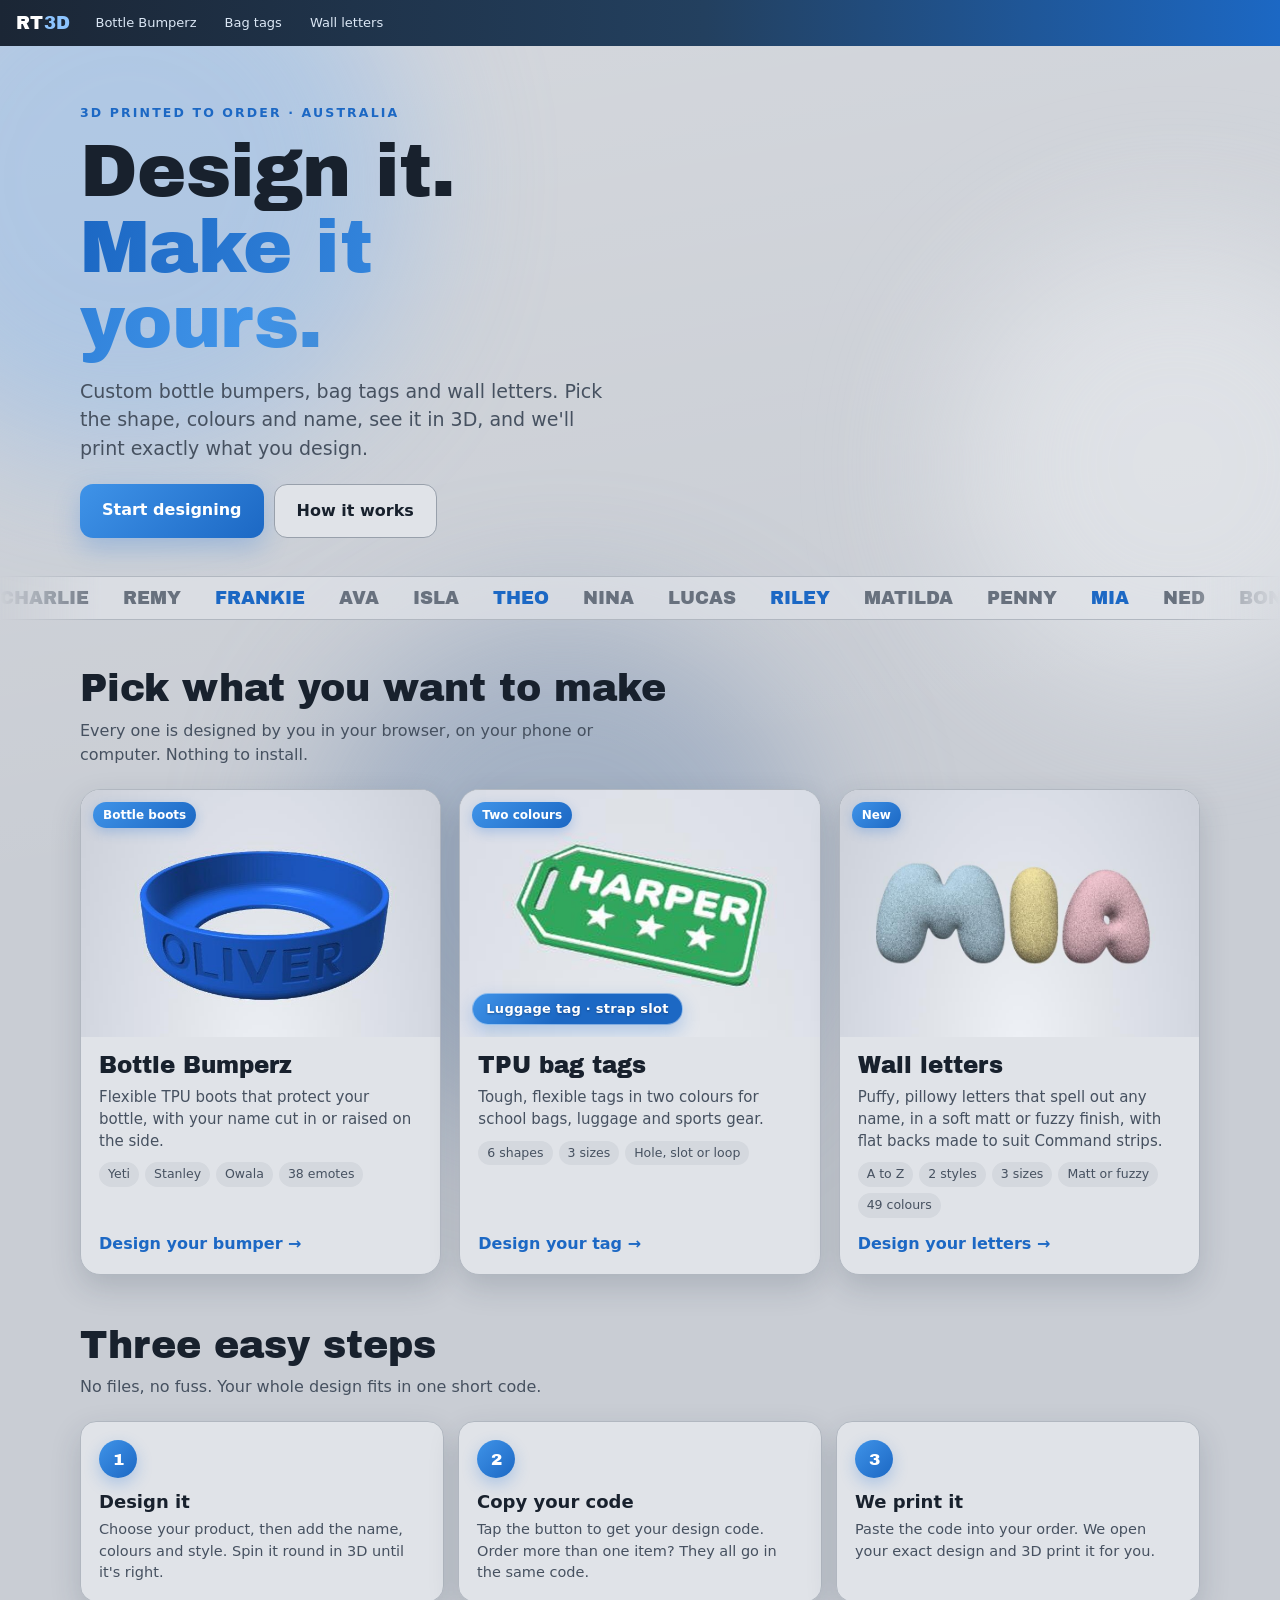
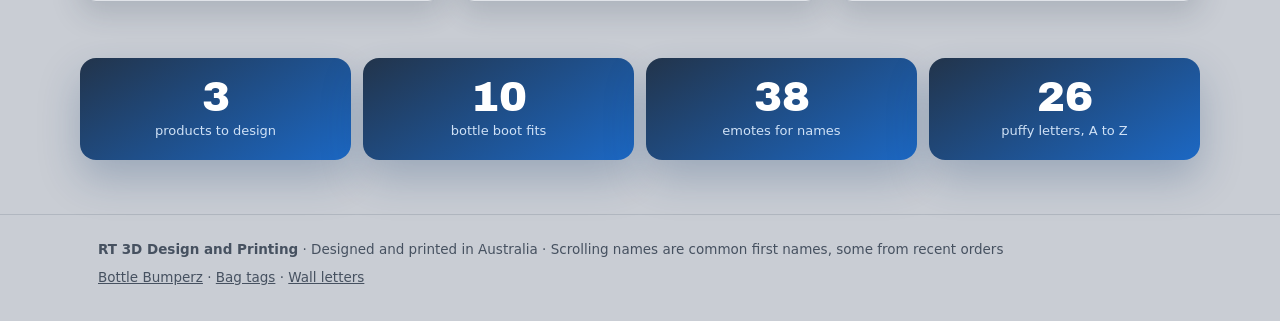
==== index.html @ ccf7637a "RT3D customisers site Co-Authored-By: Claude Opus 5.5 <noreply@anthropic.com>" ====
<!doctype html>
<html lang="en">
<head>
<meta charset="utf-8">
<meta name="viewport" content="width=device-width, initial-scale=1, viewport-fit=cover">
<title>RT3D Customisers</title>
<meta name="description" content="Design your own 3D-printed Bottle Bumperz, TPU bag tags and puffy wall letters. Made to order by RT 3D Design and Printing in Australia.">
<meta property="og:title" content="RT3D: design it, make it yours">
<meta property="og:description" content="Custom bottle bumpers, bag tags and wall letters, designed by you and 3D printed to order.">
<meta property="og:image" content="img/letters.jpg">
<link rel="icon" href="letters/icon.png">
<link rel="preconnect" href="https://fonts.googleapis.com">
<link rel="preconnect" href="https://fonts.gstatic.com" crossorigin>
<link rel="stylesheet" href="https://fonts.googleapis.com/css2?family=Archivo+Black&display=swap">
<link rel="stylesheet" href="rt3d.css">
<style>
*{box-sizing:border-box}
html,body{margin:0}
html{scroll-behavior:smooth}
body{color:var(--text);font:16px/1.5 system-ui,-apple-system,"Segoe UI",Roboto,sans-serif;min-height:100vh}
@media (prefers-reduced-motion: reduce){ html{scroll-behavior:auto} }
</style>
</head>
<body class="home">
<i class="blob b1"></i><i class="blob b2"></i><i class="blob b3"></i>

<main>
  <header class="wrapx hero">
    <div>
      <span class="kicker">3D printed to order · Australia</span>
      <h1>Design it.<br><span>Make it yours.</span></h1>
      <p>Custom bottle bumpers, bag tags and wall letters. Pick the shape, colours and name, see it in 3D, and we'll print exactly what you design.</p>
      <div class="cta"><a class="go" href="#products">Start designing</a><a class="alt" href="#how">How it works</a></div>
    </div>
    <div class="hero-view"><canvas id="heroLetters" aria-label="Puffy 3D letters spelling different names"></canvas><span class="hero-tag" id="heroTag" aria-hidden="true">Round and bubbly · Matt</span></div>
  </header>

  <div class="marquee" aria-hidden="true"><div id="names"></div></div>

  <section class="sec wrapx" id="products">
    <h2 class="reveal">Pick what you want to make</h2>
    <p class="lead reveal">Every one is designed by you in your browser, on your phone or computer. Nothing to install.</p>
    <div class="products">
      <a class="product reveal" href="bumpers/">
        <div class="pic"><img src="img/bumpers.jpg" alt="A custom bottle bumper with a name on it"><i>Bottle boots</i></div>
        <div class="body"><h3>Bottle Bumperz</h3><p>Flexible TPU boots that protect your bottle, with your name cut in or raised on the side.</p>
          <ul><li>Yeti</li><li>Stanley</li><li>Owala</li><li>38 emotes</li></ul><span class="open">Design your bumper <b>→</b></span></div>
      </a>
      <a class="product reveal" href="bag-tags/">
        <div class="pic" id="tagPics"><img class="on" src="img/tags/1.jpg" alt="A name-shaped bag tag with a keyring hole"><i>Two colours</i><b class="caption" id="tagCaption">Name-shaped · keyring hole</b></div>
        <div class="body"><h3>TPU bag tags</h3><p>Tough, flexible tags in two colours for school bags, luggage and sports gear.</p>
          <ul><li>6 shapes</li><li>3 sizes</li><li>Hole, slot or loop</li></ul><span class="open">Design your tag <b>→</b></span></div>
      </a>
      <a class="product reveal" href="letters/">
        <div class="pic"><img src="img/letters.jpg" alt="Puffy 3D wall letters in soft colours"><i>New</i></div>
        <div class="body"><h3>Wall letters</h3><p>Puffy, pillowy letters that spell out any name, in a soft matt or fuzzy finish, with flat backs made to suit Command strips.</p>
          <ul><li>A to Z</li><li>2 styles</li><li>3 sizes</li><li>Matt or fuzzy</li><li>49 colours</li></ul><span class="open">Design your letters <b>→</b></span></div>
      </a>
    </div>
  </section>

  <section class="sec wrapx" id="how">
    <h2 class="reveal">Three easy steps</h2>
    <p class="lead reveal">No files, no fuss. Your whole design fits in one short code.</p>
    <div class="steps">
      <div class="step reveal"><h3>Design it</h3><p>Choose your product, then add the name, colours and style. Spin it round in 3D until it's right.</p></div>
      <div class="step reveal"><h3>Copy your code</h3><p>Tap the button to get your design code. Order more than one item? They all go in the same code.</p></div>
      <div class="step reveal"><h3>We print it</h3><p>Paste the code into your order. We open your exact design and 3D print it for you.</p></div>
    </div>
  </section>

  <section class="sec wrapx">
    <div class="nums">
      <div class="num reveal"><b data-count="3">0</b><small>products to design</small></div>
      <div class="num reveal"><b data-count="10">0</b><small>bottle boot fits</small></div>
      <div class="num reveal"><b data-count="38">0</b><small>emotes for names</small></div>
      <div class="num reveal"><b data-count="26">0</b><small>puffy letters, A to Z</small></div>
    </div>
  </section>
</main>

<footer class="foot"><div class="wrapx"><span><b>RT 3D Design and Printing</b> · Designed and printed in Australia · Scrolling names are common first names, some from recent orders</span><span><a href="bumpers/">Bottle Bumperz</a> · <a href="bag-tags/">Bag tags</a> · <a href="letters/">Wall letters</a></span></div></footer>

<script src="rt3d.js"></script>
<script src="letters/letterview.js"></script>
<script>
"use strict";
// names drifting across the page
const NAMES = ["OLIVER", "MIA", "NOAH", "ISLA", "LEO", "AVA", "HENRY", "CHLOE", "JACK", "RUBY", "THEO", "GRACE", "FINN", "ZOE", "ARCHIE", "WILLOW", "HUDSON", "POPPY", "LUCAS", "EVIE", "HARVEY", "IVY", "MASON", "SIENNA", "OSCAR", "MATILDA", "ETHAN", "HAZEL", "LOGAN", "ELSIE", "CHARLIE", "ROSE", "TOBY", "PIPER", "MAX", "SOPHIE", "BEAU", "ELLA", "COOPER", "MILA", "ASHER", "DAISY", "EDDIE", "NINA", "FELIX", "LILY", "GUS", "AMELIA", "SAM", "HARPER", "RILEY", "FRANKIE", "JASPER", "ADDISON", "KAI", "TESS", "REMY", "BONNIE", "NED", "PENNY"];
const shuffle = a => { for (let i = a.length - 1; i > 0; i--) { const j = Math.floor(Math.random() * (i + 1)); [a[i], a[j]] = [a[j], a[i]]; } return a; };
// the same list twice, moved by exactly one list's width, so the join never shows
const showNames = list => { document.getElementById("names").innerHTML = [...list, ...list].map(n => `<span>${n}</span>`).join(""); };
showNames(shuffle(NAMES));
// names from recent orders (refresh-names.ps1), topped up from the list above to keep the scroll full
fetch("names.json", { cache: "no-cache" }).then(r => r.ok ? r.json() : null).then(d => {
  const recent = d && Array.isArray(d.names) ? shuffle(d.names.filter(n => /^[A-Z]{2,14}$/.test(n))).slice(0, 60) : [];
  if (recent.length) showNames(shuffle([...new Set([...recent, ...NAMES])].slice(0, 60)));
}).catch(() => {});
// things rising in as you scroll, and the numbers counting up
const reduced = matchMedia("(prefers-reduced-motion: reduce)").matches;
const count = el => { const end = +el.dataset.count; if (reduced) { el.textContent = end; return; } const t0 = performance.now(); const tick = t => { const k = Math.min((t - t0) / 1100, 1); el.textContent = Math.round(end * (1 - (1 - k) ** 3)); if (k < 1) requestAnimationFrame(tick); }; requestAnimationFrame(tick); };
const seen = new IntersectionObserver(es => es.forEach(e => { if (!e.isIntersecting) return; e.target.classList.add("in"); const n = e.target.querySelector("[data-count]"); if (n) count(n); seen.unobserve(e.target); }), { threshold: .14 });
document.querySelectorAll(".reveal").forEach(el => seen.observe(el));
// product cards tilt towards the pointer
if (!reduced && matchMedia("(hover: hover)").matches) document.querySelectorAll(".product").forEach(c => {
  c.addEventListener("pointermove", e => { const r = c.getBoundingClientRect(), x = (e.clientX - r.left) / r.width - .5, y = (e.clientY - r.top) / r.height - .5; c.style.transform = `translateY(-5px) rotateY(${x * 7}deg) rotateX(${-y * 7}deg)`; });
  c.addEventListener("pointerleave", () => { c.style.transform = ""; });
});
// the bag tag card works through every tag type
(() => {
  const TAGS = [["1", "Name-shaped · keyring hole"], ["2", "Luggage tag · strap slot"], ["3", "Rectangle · clip hole"], ["4", "Round · keyring hole"], ["5", "Shield · cable-tie hole"], ["6", "Heart · clip hole"], ["7", "Name-shaped · built-in loop"]];
  if (reduced) return;
  const box = document.getElementById("tagPics"), cap = document.getElementById("tagCaption"), pics = [box.querySelector("img")];
  TAGS.slice(1).forEach(([n, label]) => { const im = new Image(); im.src = `img/tags/${n}.jpg`; im.alt = `A bag tag: ${label}`; im.loading = "eager"; box.insertBefore(im, box.querySelector("i")); pics.push(im); });
  let at = 0;
  setInterval(() => { if (document.hidden) return; pics[at].classList.remove("on"); at = (at + 1) % pics.length; pics[at].classList.add("on"); cap.textContent = TAGS[at][1]; cap.classList.remove("pop"); void cap.offsetWidth; cap.classList.add("pop"); }, 3000);
})();
// the wall letters in the hero work through names, styles and finishes
(async () => {
  const canvas = document.getElementById("heroLetters"), tag = document.getElementById("heroTag"), view = LetterView.create(canvas); if (!view) return;
  const hex = h => [1, 3, 5].map(i => parseInt(h.substr(i, 2), 16) / 255);
  const SETS = [["#1c68c4", "#9aa6b5", "#e6e9ee", "#3f93e8", "#5d6b7d"], ["#f7c9d4", "#f8e8a6", "#bcdcee", "#c6ead8", "#dccdf0"], ["#a2cdea", "#6f93dc", "#d5ecf5", "#1f5fd1", "#8aa5c0"], ["#f9d2b8", "#a9bb9c", "#e6dcc8", "#c46a4b", "#cde2ad"], ["#c0b0e6", "#e8a6b6", "#7fd3d6", "#f4f1ea", "#f6b98c"]];
  const STYLE = { sniglet: "Round and bubbly", titan: "Bold and blocky" }, FINISH = { matte: "Matt", fuzzy: "Fuzzy" };
  const SHOW = [["YOURS", "sniglet", "matte"], ["ISLA", "sniglet", "fuzzy"], ["NOAH", "titan", "matte"], ["RUBY", "sniglet", "matte"], ["OLIVER", "titan", "fuzzy"], ["MIA", "sniglet", "fuzzy"], ["THEO", "titan", "matte"], ["POPPY", "sniglet", "matte"], ["LEO", "titan", "fuzzy"], ["HAZEL", "sniglet", "fuzzy"], ["FINN", "titan", "matte"], ["WILLOW", "sniglet", "matte"]];
  const cache = new Map();
  const mesh = (f, ch) => { const k = f + ch; if (!cache.has(k)) cache.set(k, LetterView.loadPreview(`letters/letters/${f}/preview/${ch}.bin`)); return cache.get(k); };
  const load = ([word, f]) => Promise.all([...word].map(ch => mesh(f, ch)));
  const show = (meshes, [word, f, e], n) => { const set = SETS[n % SETS.length]; view.set(meshes.map((m, i) => ({ mesh: m, colour: hex(set[i % set.length]), finish: e })), 5); tag.textContent = `${STYLE[f]} · ${FINISH[e]}`; };
  show(await load(SHOW[0]), SHOW[0], 0);
  view.sway();
  if (reduced) return;
  let at = 0;
  setInterval(async () => {
    if (document.hidden) return;
    at = (at + 1) % SHOW.length;
    const meshes = await load(SHOW[at]);        // ready before the old name fades, so nothing flashes empty
    canvas.classList.add("fading"); tag.classList.add("fading");
    setTimeout(() => { show(meshes, SHOW[at], at); canvas.classList.remove("fading"); tag.classList.remove("fading"); }, 420);
  }, 4200);
})().catch(() => { document.querySelector(".hero-view").hidden = true; });
</script>
</body>
</html>
---- rt3d.css ----
/* RT3D site style (2026-11-06): soft light and mid greys with blue, shared by the front page and every designer. Loaded last,
   so these colours replace each designer's own. Light is never bright white; every animation stops for reduced motion. */
:root{
  --bg:#c9cdd4; --panel:#e0e3e8; --panel2:#d4d8de; --field:#eceef1; --line:#b1b7c0; --line2:#98a0ab;
  --text:#18212d; --muted:#465160; --faint:#68717e;
  --red:#1c68c4; --on-red:#fff; --blue:#1c68c4; --blue2:#3f93e8; --glow:rgb(40 120 220 / .28);
  --stage:radial-gradient(110% 90% at 50% 30%, #eef1f5 0%, #c2c8d1 72%);
  --warn:#7a4c00; --shadow:0 12px 30px rgb(30 45 65 / .17); --lift:0 18px 42px rgb(25 60 110 / .26);
  color-scheme:light;
}
@media (prefers-color-scheme: dark){
  :root{
    --bg:#2f3947; --panel:#3b4655; --panel2:#465263; --field:#28313d; --line:#566274; --line2:#6a778a;
    --text:#f3f6fa; --muted:#c6cfda; --faint:#a3aebc;
    --red:#4b9af0; --blue:#5aa6f5; --blue2:#8cc4ff; --glow:rgb(90 170 250 / .35);
    --stage:radial-gradient(110% 90% at 50% 30%, #4d5a6c 0%, #2c3543 74%);
    --warn:#f5c566; --shadow:0 12px 30px rgb(10 18 30 / .34); --lift:0 18px 42px rgb(12 40 85 / .44);
    color-scheme:dark;
  }
}
body{background:var(--bg) linear-gradient(170deg,rgb(255 255 255 / .22),transparent 42%) no-repeat}
@media (prefers-color-scheme: dark){ body{background:var(--bg) linear-gradient(170deg,rgb(90 166 245 / .16),transparent 46%) no-repeat} }

/* ---- the bar across the top of every page ---- */
.rt3d-nav{display:flex;align-items:center;gap:6px;padding:8px 16px;background:linear-gradient(90deg,#1b2635,#23405f 55%,#1c68c4);color:#fff;font-size:13px;overflow-x:auto;scrollbar-width:none}
.rt3d-nav::-webkit-scrollbar{display:none}
.rt3d-nav .logo{font:400 18px/1 "Archivo Black",system-ui,sans-serif;color:#fff;text-decoration:none;letter-spacing:.02em;margin-right:8px;flex:none}
.rt3d-nav .logo span{color:#8cc4ff}
.rt3d-nav a.pill{flex:none;color:#dbe7f5;text-decoration:none;padding:5px 11px;border-radius:999px;transition:background .2s,color .2s,transform .2s}
.rt3d-nav a.pill:hover{background:rgb(255 255 255 / .16);color:#fff;transform:translateY(-1px)}
.rt3d-nav a.pill.on{background:#fff;color:#16365c;font-weight:700}

/* ---- polish on the designers ---- */
.card,.preview-card{box-shadow:var(--shadow);transition:box-shadow .25s,transform .25s,border-color .25s}
.card:hover{box-shadow:var(--lift);border-color:var(--line2)}
.preview-card{box-shadow:var(--lift)}
.card h2 b{background:linear-gradient(135deg,var(--blue2),var(--blue));box-shadow:0 3px 9px var(--glow)}
.btn,.chip,.tab,.seg button,.order-row,.fonts button,.emotes button,.swatches button{transition:transform .16s cubic-bezier(.3,1.5,.6,1),box-shadow .2s,background-color .2s,border-color .2s,color .2s}
.btn:hover,.chip:hover,.tab:hover,.order-row:hover,.fonts button:hover{transform:translateY(-2px);box-shadow:0 7px 16px var(--glow)}
.btn:active,.chip:active,.tab:active,.swatches button:active{transform:scale(.96)}
.emotes button:hover,.swatches button:hover{transform:scale(1.12)}
.chip.on,.tab.on{background:linear-gradient(135deg,var(--blue2),var(--blue));border-color:var(--blue);color:#fff}
.btn.primary{position:relative;overflow:hidden;background:linear-gradient(135deg,var(--blue2),var(--blue));border-color:var(--blue);box-shadow:0 6px 18px var(--glow)}
.btn.primary::after{content:"";position:absolute;inset:0 auto 0 -60%;width:40%;background:linear-gradient(100deg,transparent,rgb(255 255 255 / .45),transparent);transform:skewX(-18deg);animation:rt3d-sheen 4.5s ease-in-out infinite}
.bar{backdrop-filter:blur(10px);background:color-mix(in srgb,var(--bg) 82%,transparent)}
.top{backdrop-filter:blur(10px);background:color-mix(in srgb,var(--bg) 86%,transparent)}
dialog[open]{animation:rt3d-pop .24s cubic-bezier(.2,1.2,.4,1)}
dialog::backdrop{backdrop-filter:blur(3px);background:rgb(20 30 45 / .45)}
.toast{animation:rt3d-pop .22s ease-out;background:linear-gradient(135deg,#23405f,#1c68c4);color:#fff}
.controls > *{animation:rt3d-rise .55s both cubic-bezier(.2,.8,.3,1)}
.controls > :nth-child(2){animation-delay:.07s}.controls > :nth-child(3){animation-delay:.14s}.controls > :nth-child(4){animation-delay:.21s}.controls > :nth-child(5){animation-delay:.28s}
.preview-card{animation:rt3d-rise .5s both cubic-bezier(.2,.8,.3,1)}

/* ---- "more from RT3D" at the end of each designer ---- */
.rt3d-more{max-width:1100px;margin:6px auto 0;padding:10px 16px 26px}
.rt3d-more h2{font:400 21px/1.2 "Archivo Black",system-ui,sans-serif;margin:8px 0 4px}
.rt3d-more > p{margin:0 0 12px;color:var(--muted);font-size:14px}
.rt3d-more .list{display:grid;grid-template-columns:repeat(auto-fit,minmax(230px,1fr));gap:12px}
.rt3d-more a{display:flex;align-items:center;gap:12px;text-decoration:none;color:inherit;background:var(--panel);border:1px solid var(--line);border-radius:14px;padding:10px;box-shadow:var(--shadow);transition:transform .2s,box-shadow .2s}
.rt3d-more a:hover{transform:translateY(-3px);box-shadow:var(--lift)}
.rt3d-more img{width:74px;height:74px;object-fit:cover;border-radius:10px;flex:none}
.rt3d-more b{display:block;font-size:15px}.rt3d-more small{color:var(--muted);font-size:13px}.rt3d-more em{display:block;font-style:normal;font-weight:700;color:var(--blue);font-size:13px;margin-top:3px}

/* ---- the front page ---- */
.home{overflow-x:hidden;position:relative}
.home .blob{position:fixed;border-radius:50%;filter:blur(70px);opacity:.5;z-index:-1;pointer-events:none;animation:rt3d-drift 22s ease-in-out infinite alternate}
.home .b1{width:44vw;height:44vw;left:-12vw;top:-8vw;background:#8db9ec}
.home .b2{width:36vw;height:36vw;right:-10vw;top:26vh;background:#f1f3f6;animation-duration:27s;animation-direction:alternate-reverse}
.home .b3{width:40vw;height:40vw;left:24vw;bottom:-18vw;background:#7f95b4;animation-duration:31s}
@media (prefers-color-scheme: dark){ .home .blob{opacity:.3} .home .b1{background:#5f8fc7} .home .b2{background:#5a7ca6} .home .b3{background:#6e8096} }
.wrapx{max-width:1120px;margin:0 auto;padding:0 18px}
.hero{display:grid;grid-template-columns:minmax(0,1fr);gap:8px;align-items:center;padding:30px 0 12px}
@media (min-width:880px){ .hero{grid-template-columns:minmax(0,1fr) minmax(0,1.1fr);padding:54px 0 24px} }
@media (prefers-color-scheme: dark){ .hero h1 span{background-image:linear-gradient(100deg,#8cc4ff,#c9e2ff,#6fb2f5,#8cc4ff)} }
.kicker{display:inline-block;font-size:12.5px;letter-spacing:.17em;text-transform:uppercase;color:var(--blue);font-weight:700;margin-bottom:12px}
.hero h1{font:400 clamp(40px,8vw,74px)/1.02 "Archivo Black",system-ui,sans-serif;margin:0 0 16px;letter-spacing:-.01em}
.hero h1 span{background:linear-gradient(100deg,var(--blue),var(--blue2),#47688f,var(--blue));background-size:260% 100%;-webkit-background-clip:text;background-clip:text;color:transparent;animation:rt3d-flow 7s linear infinite}
.hero p{font-size:clamp(16px,2.2vw,19px);line-height:1.5;color:var(--muted);margin:0 0 22px;max-width:30em}
.cta{display:flex;flex-wrap:wrap;gap:10px}
.cta a{position:relative;overflow:hidden;text-decoration:none;font-weight:700;padding:14px 22px;border-radius:13px;transition:transform .18s cubic-bezier(.3,1.5,.6,1),box-shadow .2s}
.cta a:hover{transform:translateY(-3px)}
.cta .go{background:linear-gradient(135deg,var(--blue2),var(--blue));color:#fff;box-shadow:0 10px 26px var(--glow)}
.cta .go::after{content:"";position:absolute;inset:0 auto 0 -60%;width:40%;background:linear-gradient(100deg,transparent,rgb(255 255 255 / .5),transparent);transform:skewX(-18deg);animation:rt3d-sheen 4s ease-in-out infinite}
.cta .alt{background:var(--panel);color:var(--text);border:1px solid var(--line2)}
.hero-view{position:relative;height:clamp(230px,38vw,430px);touch-action:pan-y}
.hero-view canvas{position:absolute;inset:0;width:100%;height:100%;cursor:grab;touch-action:pan-y}
.hero-view canvas{transition:opacity .42s}
.hero-view canvas.fading{opacity:0}
.hero-tag{position:absolute;left:50%;bottom:8px;transform:translateX(-50%);white-space:nowrap;font-size:clamp(14px,1.7vw,16px);font-weight:800;letter-spacing:.03em;color:#fff;background:linear-gradient(135deg,var(--blue2),var(--blue) 45%,#1c68c4);border:1px solid rgb(255 255 255 / .45);padding:8px 18px;border-radius:999px;box-shadow:0 10px 26px var(--glow),inset 0 1px 0 rgb(255 255 255 / .35);text-shadow:0 1px 2px rgb(10 40 80 / .45);transition:opacity .3s,transform .42s cubic-bezier(.3,1.6,.5,1);pointer-events:none}
.hero-tag.fading{opacity:0;transform:translateX(-50%) translateY(8px) scale(.88)}
.product #tagPics img{position:absolute;inset:0;opacity:0;transition:opacity .7s,transform .6s cubic-bezier(.2,.8,.3,1)}
.product #tagPics img.on{opacity:1}
.product .pic .caption{position:absolute;left:12px;bottom:12px;font-size:13px;font-weight:800;letter-spacing:.02em;color:#fff;background:linear-gradient(135deg,var(--blue2),var(--blue) 45%,#1c68c4);border:1px solid rgb(255 255 255 / .45);padding:5px 13px;border-radius:999px;box-shadow:0 7px 18px var(--glow);text-shadow:0 1px 2px rgb(10 40 80 / .45)}
.product .pic .caption.pop{animation:rt3d-pop .38s cubic-bezier(.3,1.6,.5,1)}
.marquee{overflow:hidden;border-block:1px solid var(--line);background:color-mix(in srgb,var(--panel) 70%,transparent);margin:14px 0 8px;mask-image:linear-gradient(90deg,transparent,#000 8%,#000 92%,transparent);-webkit-mask-image:linear-gradient(90deg,transparent,#000 8%,#000 92%,transparent)}
.marquee div{display:flex;width:max-content;padding:11px 0;font:400 18px "Archivo Black",system-ui,sans-serif;color:var(--faint);animation:rt3d-slide 150s linear infinite}
.marquee span{flex:none;padding-right:34px}
.marquee span:nth-child(3n){color:var(--blue)}
.sec{padding:40px 0 10px}
.sec > h2,.sec > .wrapx > h2{font:400 clamp(26px,4.4vw,38px)/1.12 "Archivo Black",system-ui,sans-serif;margin:0 0 8px}
.sec .lead{color:var(--muted);margin:0 0 22px;max-width:36em}
.products{display:grid;grid-template-columns:repeat(auto-fit,minmax(280px,1fr));gap:18px;perspective:1100px}
.product{display:flex;flex-direction:column;background:var(--panel);border:1px solid var(--line);border-radius:20px;overflow:hidden;text-decoration:none;color:inherit;box-shadow:var(--shadow);transition:transform .18s ease-out,box-shadow .25s;transform-style:preserve-3d}
.product:hover{box-shadow:var(--lift)}
.product .pic{position:relative;aspect-ratio:16/11;overflow:hidden;background:var(--stage)}
.product .pic img{width:100%;height:100%;object-fit:cover;display:block;transition:transform .6s cubic-bezier(.2,.8,.3,1)}
.product:hover .pic img{transform:scale(1.06)}
.product .pic i{position:absolute;left:12px;top:12px;font-style:normal;font-size:12px;font-weight:700;color:#fff;background:linear-gradient(135deg,var(--blue2),var(--blue));padding:4px 10px;border-radius:999px;box-shadow:0 4px 12px var(--glow)}
.product .body{padding:16px 18px 18px;display:flex;flex-direction:column;gap:8px;flex:1}
.product h3{font:400 23px/1.15 "Archivo Black",system-ui,sans-serif;margin:0}
.product p{margin:0;color:var(--muted);font-size:15px;line-height:1.45}
.product ul{margin:2px 0 6px;padding:0;list-style:none;display:flex;flex-wrap:wrap;gap:6px}
.product li{font-size:12.5px;padding:3px 9px;border-radius:999px;background:var(--panel2);color:var(--muted)}
.product .open{margin-top:auto;font-weight:700;color:var(--blue)}
.product .open b{display:inline-block;transition:transform .2s}.product:hover .open b{transform:translateX(5px)}
.steps{display:grid;grid-template-columns:repeat(auto-fit,minmax(220px,1fr));gap:14px;counter-reset:s}
.step{position:relative;background:var(--panel);border:1px solid var(--line);border-radius:16px;padding:18px;box-shadow:var(--shadow);counter-increment:s}
.step::before{content:counter(s);display:grid;place-items:center;width:38px;height:38px;border-radius:50%;margin-bottom:10px;font:400 17px "Archivo Black",system-ui,sans-serif;color:#fff;background:linear-gradient(135deg,var(--blue2),var(--blue));box-shadow:0 6px 16px var(--glow)}
.step h3{margin:0 0 4px;font-size:18px}.step p{margin:0;color:var(--muted);font-size:14.5px;line-height:1.45}
.nums{display:grid;grid-template-columns:repeat(auto-fit,minmax(140px,1fr));gap:12px;margin-top:6px}
.num{text-align:center;padding:18px 8px;border-radius:16px;background:linear-gradient(150deg,#22344b,#1c68c4);color:#fff;box-shadow:var(--lift)}
.num b{display:block;font:400 clamp(30px,5vw,42px)/1 "Archivo Black",system-ui,sans-serif}.num small{color:#cfe1f6;font-size:13px}
.foot{margin-top:44px;padding:24px 0 34px;border-top:1px solid var(--line);color:var(--muted);font-size:13.5px}
.foot .wrapx{display:flex;flex-wrap:wrap;gap:8px 18px;align-items:center;justify-content:space-between}
.foot a{color:inherit}
.reveal{opacity:0;transform:translateY(26px);transition:opacity .7s,transform .7s cubic-bezier(.2,.8,.3,1)}
.reveal.in{opacity:1;transform:none}
.products .reveal:nth-child(2),.steps .reveal:nth-child(2),.nums .reveal:nth-child(2){transition-delay:.1s}
.products .reveal:nth-child(3),.steps .reveal:nth-child(3),.nums .reveal:nth-child(3){transition-delay:.2s}
.nums .reveal:nth-child(4){transition-delay:.3s}

@keyframes rt3d-rise{from{opacity:0;transform:translateY(18px)}to{opacity:1;transform:none}}
@keyframes rt3d-pop{from{opacity:0;transform:translateY(8px) scale(.97)}to{opacity:1;transform:none}}
@keyframes rt3d-sheen{0%,62%{left:-60%}100%{left:130%}}
@keyframes rt3d-flow{to{background-position:-260% 0}}
@keyframes rt3d-drift{from{transform:translate(0,0) scale(1)}to{transform:translate(7vw,5vh) scale(1.16)}}
@keyframes rt3d-slide{to{transform:translateX(-50%)}}
@media (prefers-reduced-motion: reduce){
  *,*::before,*::after{animation:none!important;transition:none!important}
  .reveal{opacity:1;transform:none}
}
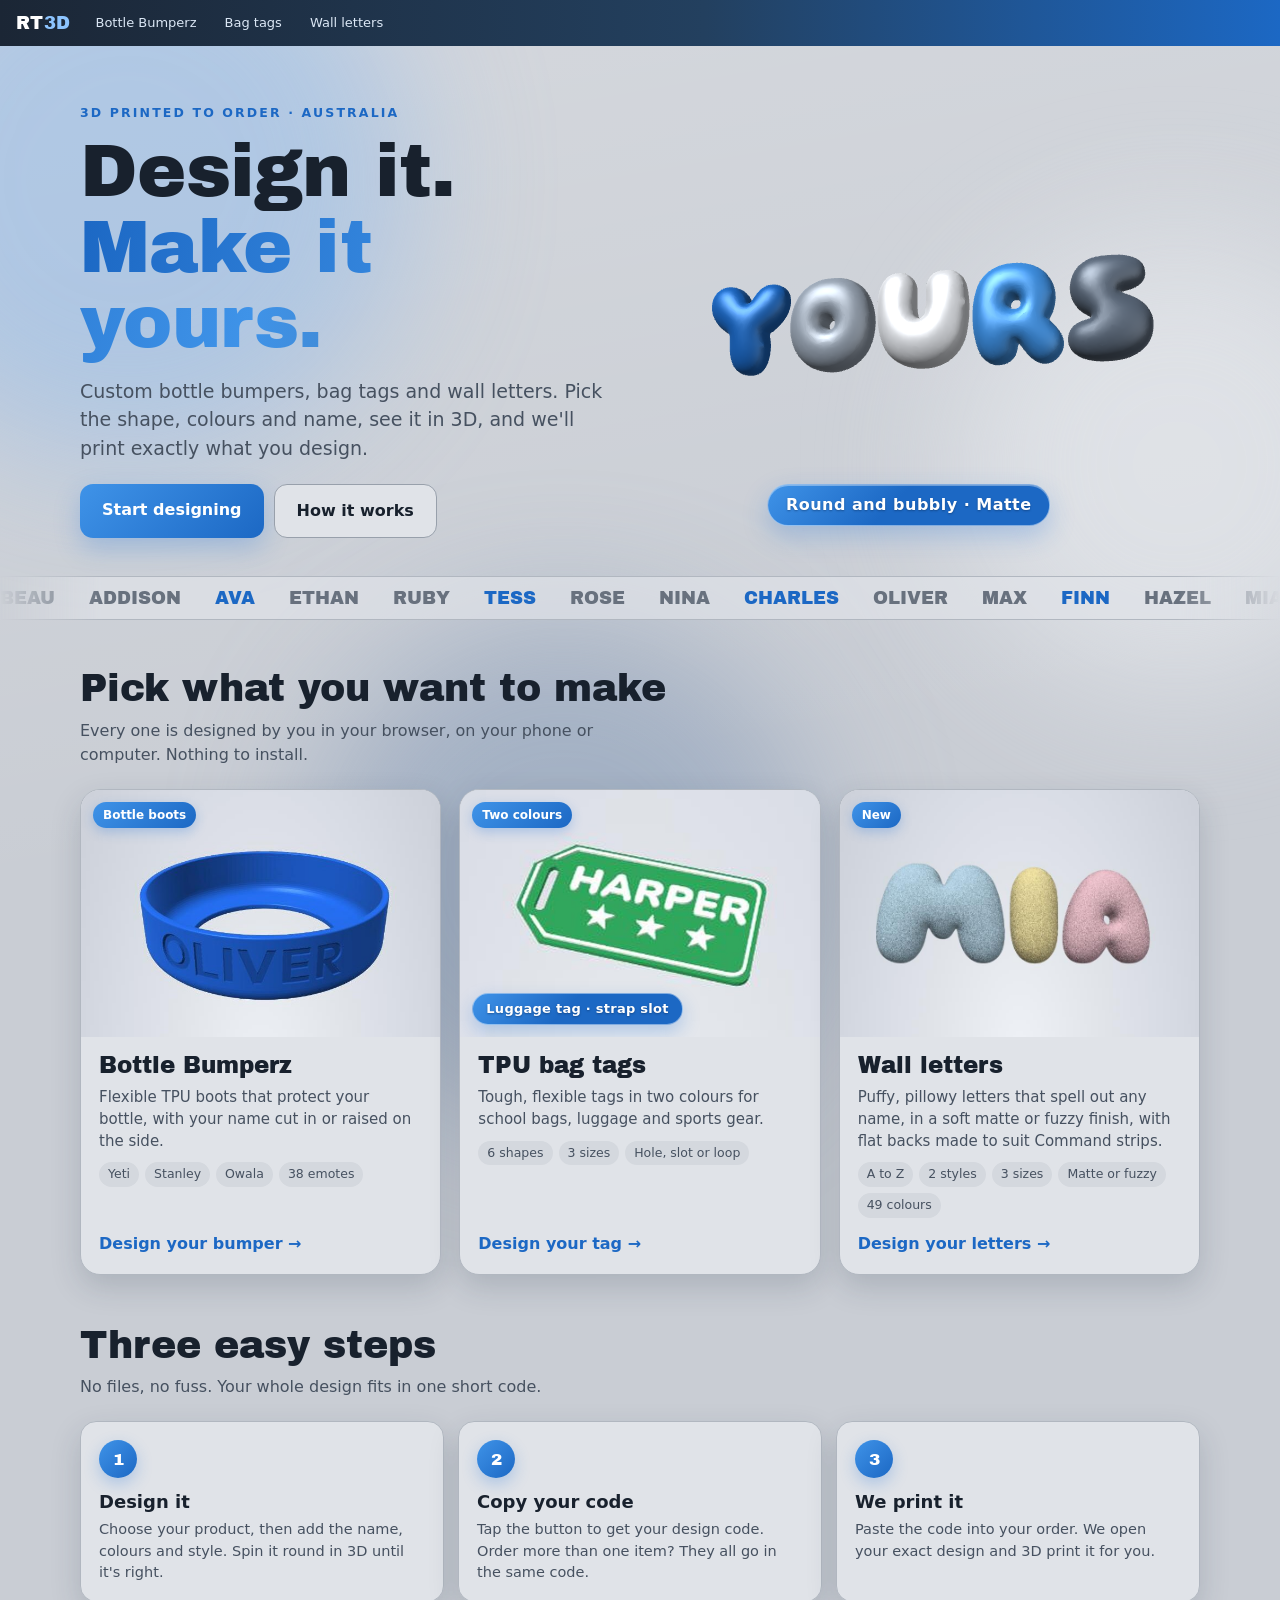
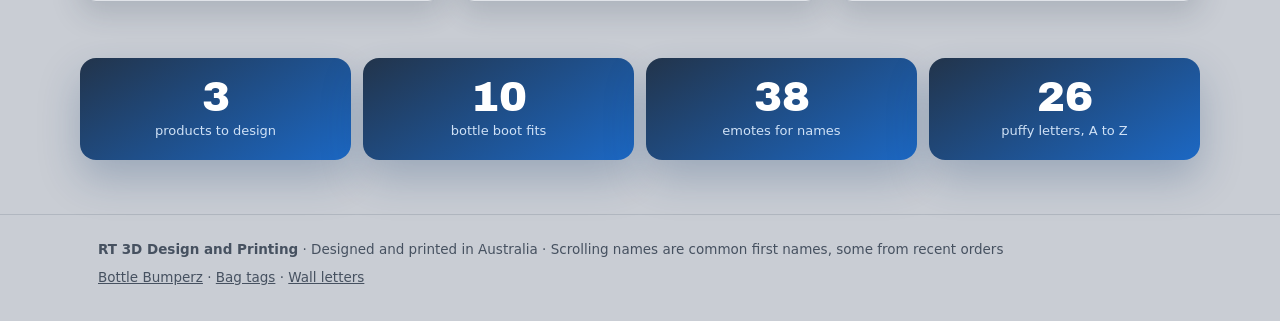
==== commit ca791ae0: "Fix Matt to Matte on the wall letters Co-Authored-By: Claude Opus 5.5 <noreply@anthropic.com>" ====
--- a/index.html
+++ b/index.html
@@ -32,7 +32,7 @@
       <p>Custom bottle bumpers, bag tags and wall letters. Pick the shape, colours and name, see it in 3D, and we'll print exactly what you design.</p>
       <div class="cta"><a class="go" href="#products">Start designing</a><a class="alt" href="#how">How it works</a></div>
     </div>
-    <div class="hero-view"><canvas id="heroLetters" aria-label="Puffy 3D letters spelling different names"></canvas><span class="hero-tag" id="heroTag" aria-hidden="true">Round and bubbly · Matt</span></div>
+    <div class="hero-view"><canvas id="heroLetters" aria-label="Puffy 3D letters spelling different names"></canvas><span class="hero-tag" id="heroTag" aria-hidden="true">Round and bubbly · Matte</span></div>
   </header>
 
   <div class="marquee" aria-hidden="true"><div id="names"></div></div>
@@ -53,8 +53,8 @@
       </a>
       <a class="product reveal" href="letters/">
         <div class="pic"><img src="img/letters.jpg" alt="Puffy 3D wall letters in soft colours"><i>New</i></div>
-        <div class="body"><h3>Wall letters</h3><p>Puffy, pillowy letters that spell out any name, in a soft matt or fuzzy finish, with flat backs made to suit Command strips.</p>
-          <ul><li>A to Z</li><li>2 styles</li><li>3 sizes</li><li>Matt or fuzzy</li><li>49 colours</li></ul><span class="open">Design your letters <b>→</b></span></div>
+        <div class="body"><h3>Wall letters</h3><p>Puffy, pillowy letters that spell out any name, in a soft matte or fuzzy finish, with flat backs made to suit Command strips.</p>
+          <ul><li>A to Z</li><li>2 styles</li><li>3 sizes</li><li>Matte or fuzzy</li><li>49 colours</li></ul><span class="open">Design your letters <b>→</b></span></div>
       </a>
     </div>
   </section>
@@ -120,7 +120,7 @@
   const canvas = document.getElementById("heroLetters"), tag = document.getElementById("heroTag"), view = LetterView.create(canvas); if (!view) return;
   const hex = h => [1, 3, 5].map(i => parseInt(h.substr(i, 2), 16) / 255);
   const SETS = [["#1c68c4", "#9aa6b5", "#e6e9ee", "#3f93e8", "#5d6b7d"], ["#f7c9d4", "#f8e8a6", "#bcdcee", "#c6ead8", "#dccdf0"], ["#a2cdea", "#6f93dc", "#d5ecf5", "#1f5fd1", "#8aa5c0"], ["#f9d2b8", "#a9bb9c", "#e6dcc8", "#c46a4b", "#cde2ad"], ["#c0b0e6", "#e8a6b6", "#7fd3d6", "#f4f1ea", "#f6b98c"]];
-  const STYLE = { sniglet: "Round and bubbly", titan: "Bold and blocky" }, FINISH = { matte: "Matt", fuzzy: "Fuzzy" };
+  const STYLE = { sniglet: "Round and bubbly", titan: "Bold and blocky" }, FINISH = { matte: "Matte", fuzzy: "Fuzzy" };
   const SHOW = [["YOURS", "sniglet", "matte"], ["ISLA", "sniglet", "fuzzy"], ["NOAH", "titan", "matte"], ["RUBY", "sniglet", "matte"], ["OLIVER", "titan", "fuzzy"], ["MIA", "sniglet", "fuzzy"], ["THEO", "titan", "matte"], ["POPPY", "sniglet", "matte"], ["LEO", "titan", "fuzzy"], ["HAZEL", "sniglet", "fuzzy"], ["FINN", "titan", "matte"], ["WILLOW", "sniglet", "matte"]];
   const cache = new Map();
   const mesh = (f, ch) => { const k = f + ch; if (!cache.has(k)) cache.set(k, LetterView.loadPreview(`letters/letters/${f}/preview/${ch}.bin`)); return cache.get(k); };
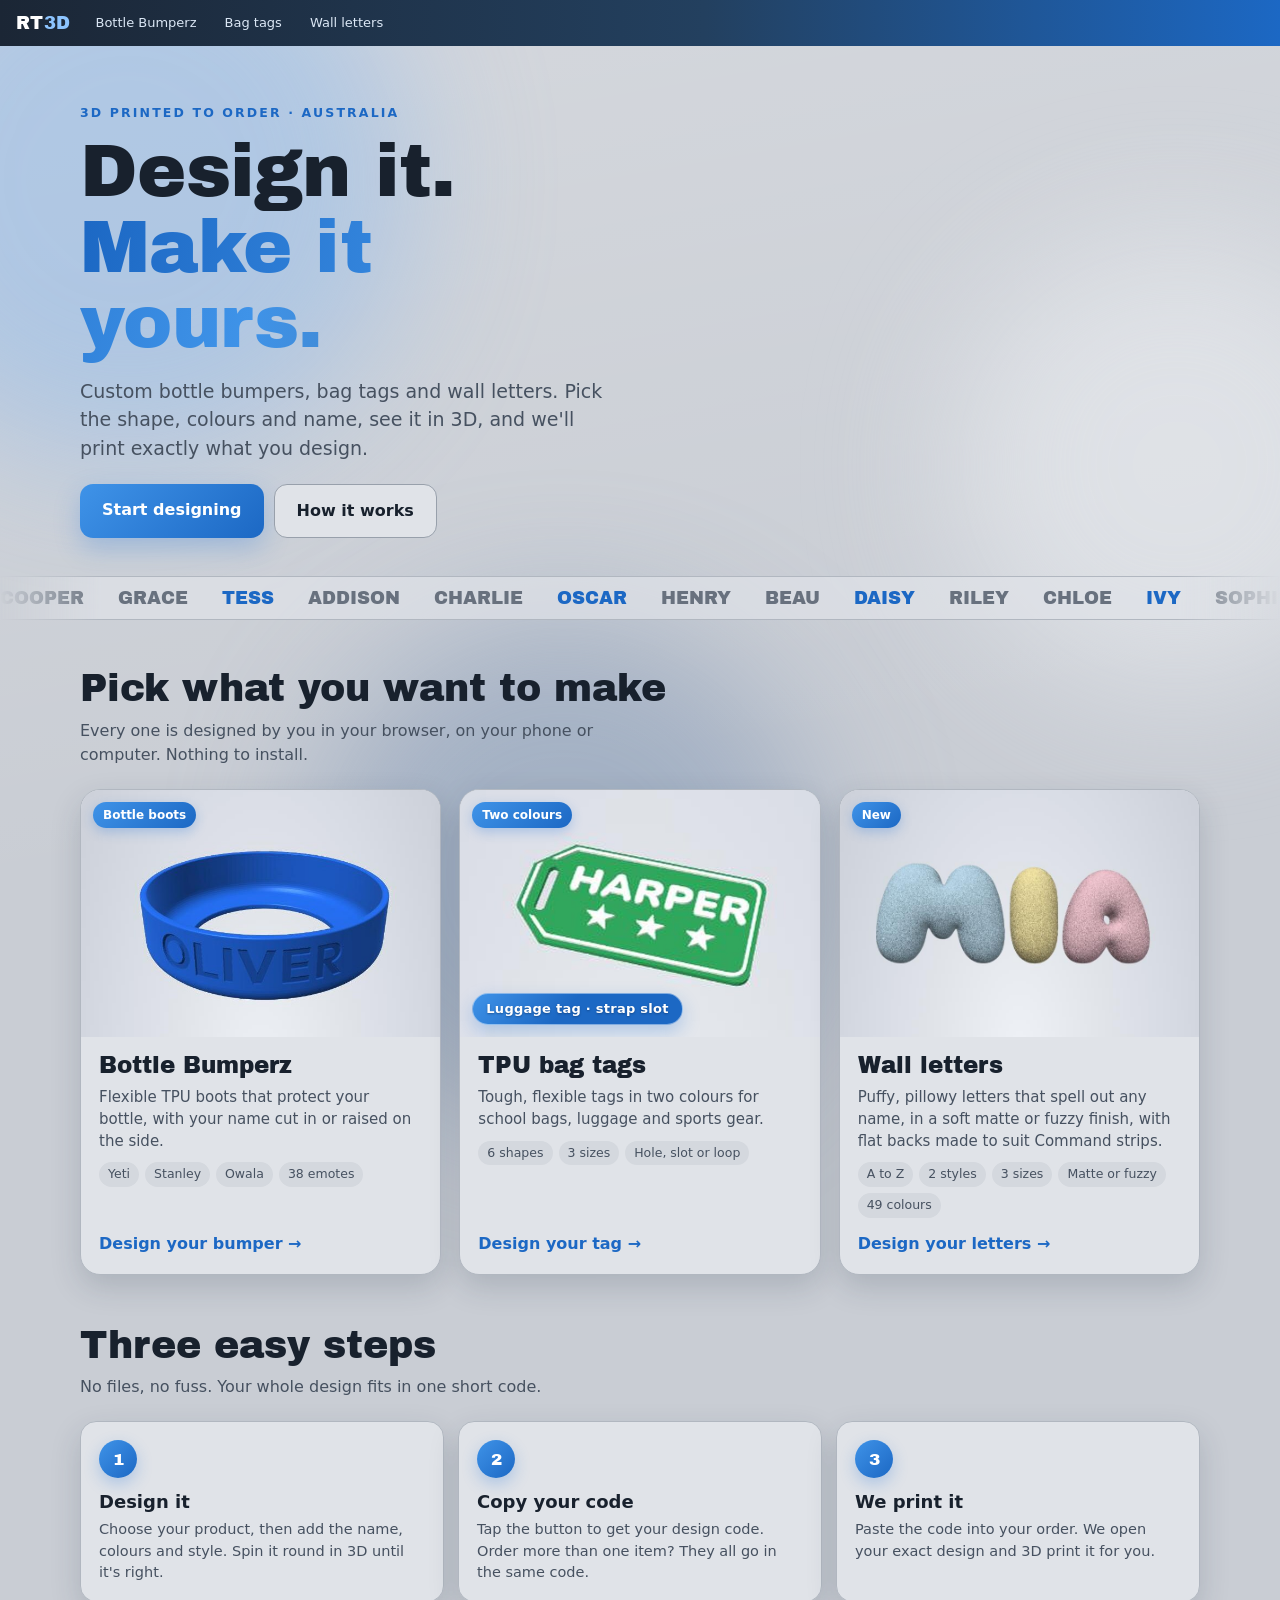
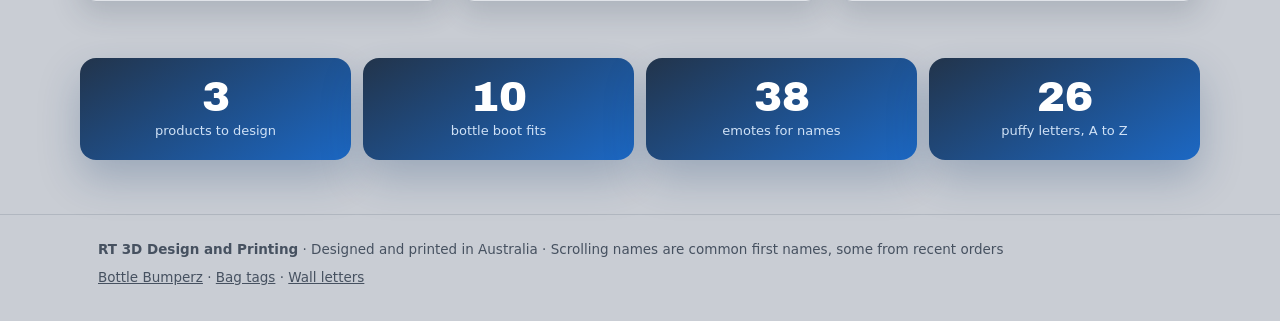
==== commit 4cb24e79: "Easier builders: numbered steps, font and icon dropdowns, more fonts, icons and wall letter styles C" ====
--- a/index.html
+++ b/index.html
@@ -120,8 +120,8 @@
   const canvas = document.getElementById("heroLetters"), tag = document.getElementById("heroTag"), view = LetterView.create(canvas); if (!view) return;
   const hex = h => [1, 3, 5].map(i => parseInt(h.substr(i, 2), 16) / 255);
   const SETS = [["#1c68c4", "#9aa6b5", "#e6e9ee", "#3f93e8", "#5d6b7d"], ["#f7c9d4", "#f8e8a6", "#bcdcee", "#c6ead8", "#dccdf0"], ["#a2cdea", "#6f93dc", "#d5ecf5", "#1f5fd1", "#8aa5c0"], ["#f9d2b8", "#a9bb9c", "#e6dcc8", "#c46a4b", "#cde2ad"], ["#c0b0e6", "#e8a6b6", "#7fd3d6", "#f4f1ea", "#f6b98c"]];
-  const STYLE = { sniglet: "Round and bubbly", titan: "Bold and blocky" }, FINISH = { matte: "Matte", fuzzy: "Fuzzy" };
-  const SHOW = [["YOURS", "sniglet", "matte"], ["ISLA", "sniglet", "fuzzy"], ["NOAH", "titan", "matte"], ["RUBY", "sniglet", "matte"], ["OLIVER", "titan", "fuzzy"], ["MIA", "sniglet", "fuzzy"], ["THEO", "titan", "matte"], ["POPPY", "sniglet", "matte"], ["LEO", "titan", "fuzzy"], ["HAZEL", "sniglet", "fuzzy"], ["FINN", "titan", "matte"], ["WILLOW", "sniglet", "matte"]];
+  const STYLE = { sniglet: "Round and bubbly", titan: "Bold and blocky", coiny: "Soft and round", poppins: "Clean and modern", alfa: "Classic slab", rammetto: "Extra heavy" }, FINISH = { matte: "Matte", fuzzy: "Fuzzy" };
+  const SHOW = [["YOURS", "sniglet", "matte"], ["ISLA", "coiny", "fuzzy"], ["NOAH", "titan", "matte"], ["RUBY", "poppins", "matte"], ["OLIVER", "alfa", "fuzzy"], ["MIA", "rammetto", "fuzzy"], ["THEO", "sniglet", "matte"], ["POPPY", "coiny", "matte"], ["LEO", "titan", "fuzzy"], ["HAZEL", "poppins", "fuzzy"], ["FINN", "rammetto", "matte"], ["WILLOW", "alfa", "matte"]];
   const cache = new Map();
   const mesh = (f, ch) => { const k = f + ch; if (!cache.has(k)) cache.set(k, LetterView.loadPreview(`letters/letters/${f}/preview/${ch}.bin`)); return cache.get(k); };
   const load = ([word, f]) => Promise.all([...word].map(ch => mesh(f, ch)));
